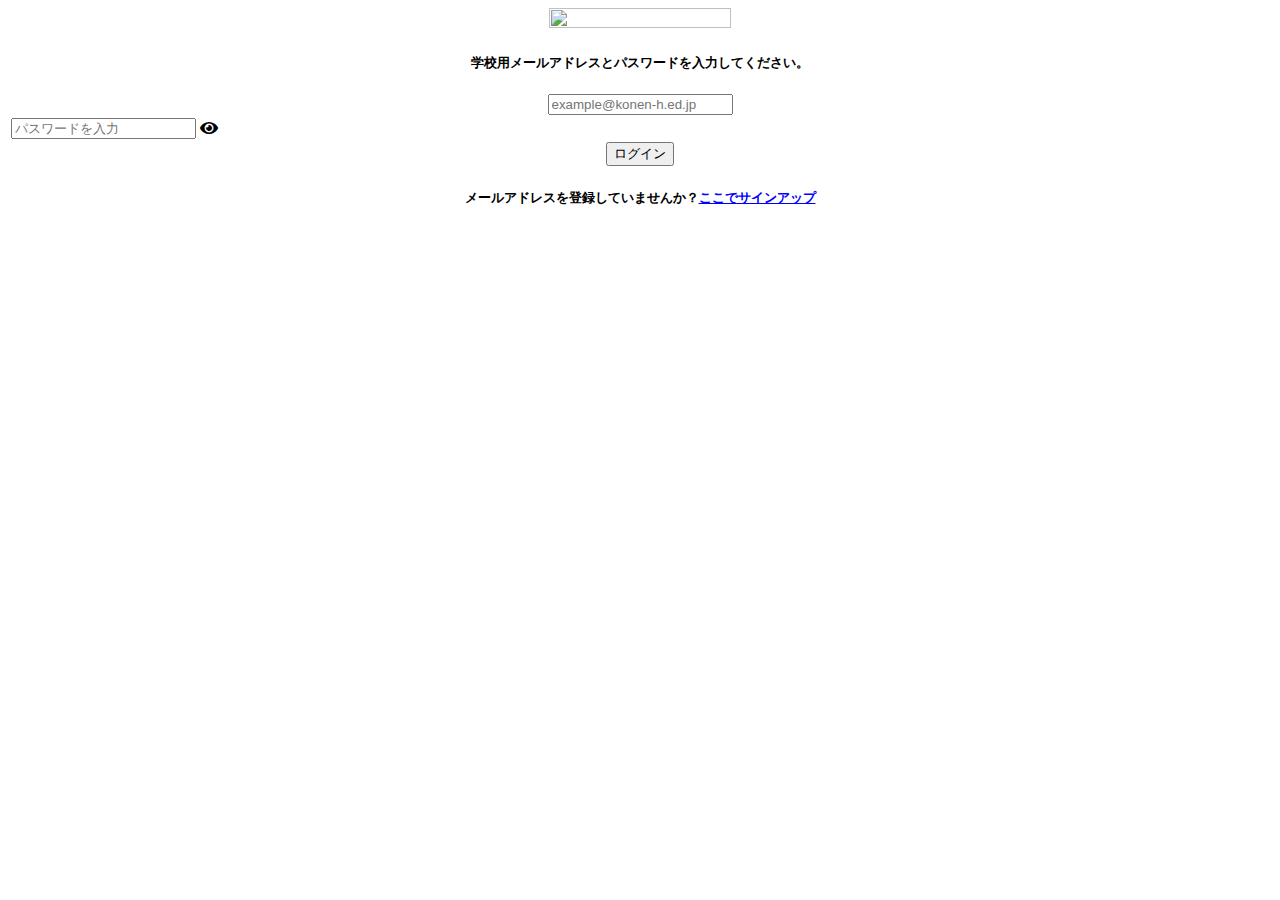
==== index.html @ 9c169c3b "Create index.html" ====
<!DOCTYPE html>
    <head>
        <meta charset="utf-8">
        <title>Findings -ログイン</title>
        <link rel="stylesheet" type="text/css" href="f.home.css">
        <link href="https://use.fontawesome.com/releases/v5.6.1/css/all.css" rel="stylesheet">
    </head>

    <style>
      div {
        text-align: center;
      }
    </style>

    <div class ="picture">
      <img src="f.jpg" width="38%" height="38%">
    </div>

    <form name="login_form">
        <div class="login_form_top">
          <h5>学校用メールアドレスとパスワードを入力してください。</h5>
        </div>
        <div class="login_form_btm">
          <input id="e1" type="id" name="user_id" placeholder="example@konen-h.ed.jp">
          <table>
            <td><input id="e2" type="password" name="password" placeholder="パスワードを入力"></td>
            <td><span id="buttonEye" type="button" class="fa fa-eye" onclick="pushHideButton()"></span></td>
          </table>
          <input id="e3" type="submit" name="botton" value="ログイン">
          <h5>メールアドレスを登録していませんか？<font color="blue"><u>ここでサインアップ</u></font></h5>
        </div>
      </form>

      <script>
        document.getElementById("e3").onclick = function(){
          if(document.getElementById("e1").value.indexOf("@konan-h.ed.jp") !== -1){
            if(document.getElementById("e1").value.length==21){
              alert("有効なメールアドレスです")
            }
            else{
              alert("無効なメールアドレスです")
            }
          }
          else{
            alert("無効なメールアドレスです")
          }
        }

        function pushHideButton() {
          var txtPass = document.getElementById("e2");
          var btnEye = document.getElementById("buttonEye");
          if (txtPass.type === "text") {
            txtPass.type = "password";
            btnEye.className = "fa fa-eye";
          } else {
            txtPass.type = "text";
            btnEye.className = "fa fa-eye-slash";
          }
      }
      </script>
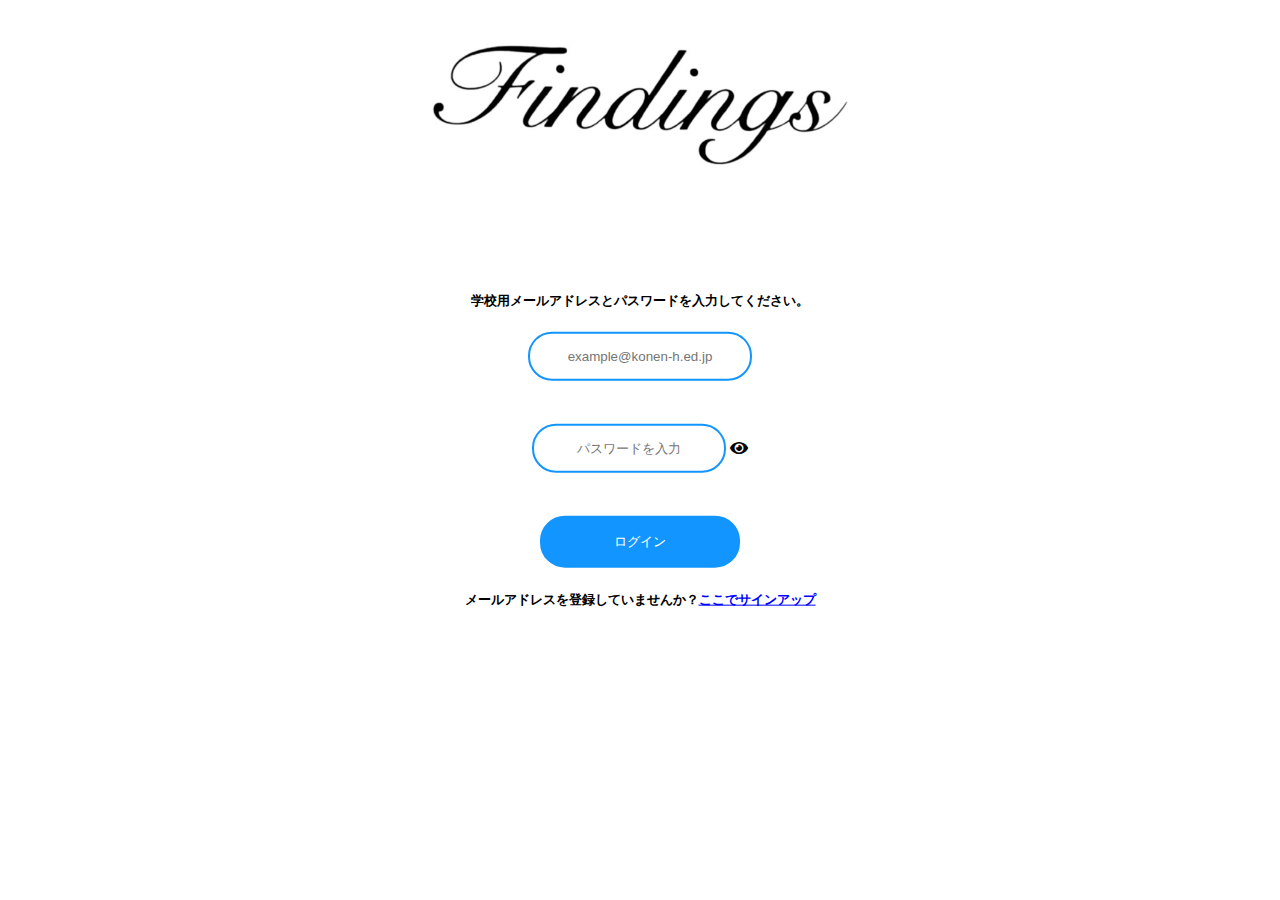
==== commit 35fef1d5: "Update index.html" ====
--- a/index.html
+++ b/index.html
@@ -1,6 +1,7 @@
 <!DOCTYPE html>
     <head>
         <meta charset="utf-8">
+        <meta name="viewport" content="width=device-width, initial-scale=1.0">
         <title>Findings -ログイン</title>
         <link rel="stylesheet" type="text/css" href="f.home.css">
         <link href="https://use.fontawesome.com/releases/v5.6.1/css/all.css" rel="stylesheet">
--- a/f.home.css
+++ b/f.home.css
@@ -0,0 +1,105 @@
+body{
+	margin: 0;
+	padding: 0;
+	width: "10%";
+	height: "10%";
+	font-family: serif;
+}
+
+body {
+	background-color: #ffffff;
+  }
+  
+  form h1,form p {
+	color: rgb(0, 0, 0);
+	font-weight: 500;
+  }
+  
+  form p {
+	font-size: 10px;
+  }
+  
+  form input[type = "id"],form input[type = "password"] {
+	border: 0;
+	background: none;
+	margin: 20px auto;
+	display: block;
+	border: 2px solid #1395ff;
+	padding: 15px 10px;
+	width: 170px;
+	outline: none;
+	border-radius: 24px;
+	transition: 0.25s;
+	text-align: center;
+  }
+
+  form input[type = "id"],form input[type = "text"] {
+	border: 0;
+	background: none;
+	margin: 20px auto;
+	display: block;
+	border: 2px solid #1395ff;
+	padding: 15px 10px;
+	width: 200px;
+	outline: none;
+	border-radius: 24px;
+	transition: 0.25s;
+	text-align: center;
+  }
+
+  form input[class = "fa fa-eye-slash"],form input[type = "text"] {
+	border: 0;
+	background: none;
+	margin: 20px auto;
+	display: block;
+	border: 2px solid #1395ff;
+	padding: 15px 10px;
+	width: 170px;
+	outline: none;
+	border-radius: 24px;
+	transition: 0.25s;
+	text-align: center;
+  }
+  
+  form input[type = "id"]:focus,form input[type = "password"]:focus {
+	width: 280px;
+	background-color: #f0f8ff;
+  }
+
+  
+  form input[type = "submit"]{
+	border: 0;
+	background-color: #1395ff;
+	position: relative;
+	display: block;
+	margin: 20px auto;
+	border: 2px solid #1395ff;
+	padding: 15px 10px;
+	width: 200px;
+	outline: none;
+	color: #ffffff;
+	border-radius: 25px;
+	transition: 0.25s;
+	text-align: center;
+	cursor: pointer;
+  }
+  
+  form input[type = "submit"]:hover {
+	background-color: #ffffff;
+	border: 2px solid #1395ff;
+	color: #1395ff;
+  }
+
+  form {
+	width: 400px;
+	padding: 40px 10px;
+	position: absolute;
+	top: 50%;
+	left: 50%;
+	transform: translate(-50%,-50%);
+	background-color: rgb(255, 255, 255);
+  }
+
+  table{
+	margin:auto;
+	}
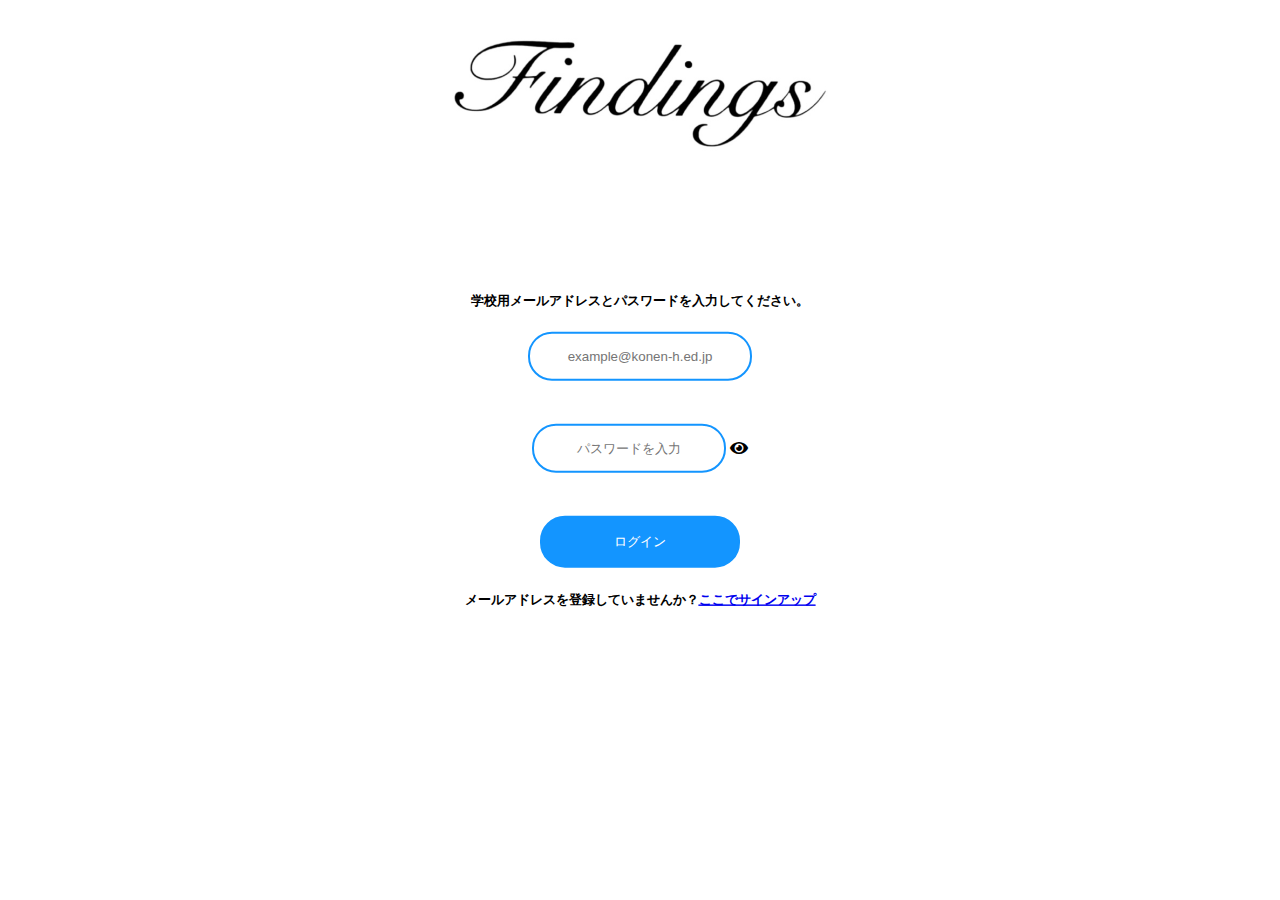
==== commit f4b195ac: "Update index.html" ====
--- a/index.html
+++ b/index.html
@@ -14,7 +14,7 @@
     </style>
 
     <div class ="picture">
-      <img src="f.jpg" width="38%" height="38%">
+      <img src="f.jpg" width="34%" height="34%">
     </div>
 
     <form name="login_form">
@@ -28,7 +28,7 @@
             <td><span id="buttonEye" type="button" class="fa fa-eye" onclick="pushHideButton()"></span></td>
           </table>
           <input id="e3" type="submit" name="botton" value="ログイン">
-          <h5>メールアドレスを登録していませんか？<font color="blue"><u>ここでサインアップ</u></font></h5>
+          <h5>メールアドレスを登録していませんか？<font color="blue"><u><a href="f.signup.html">ここでサインアップ</a></u></font></h5>
         </div>
       </form>
 
